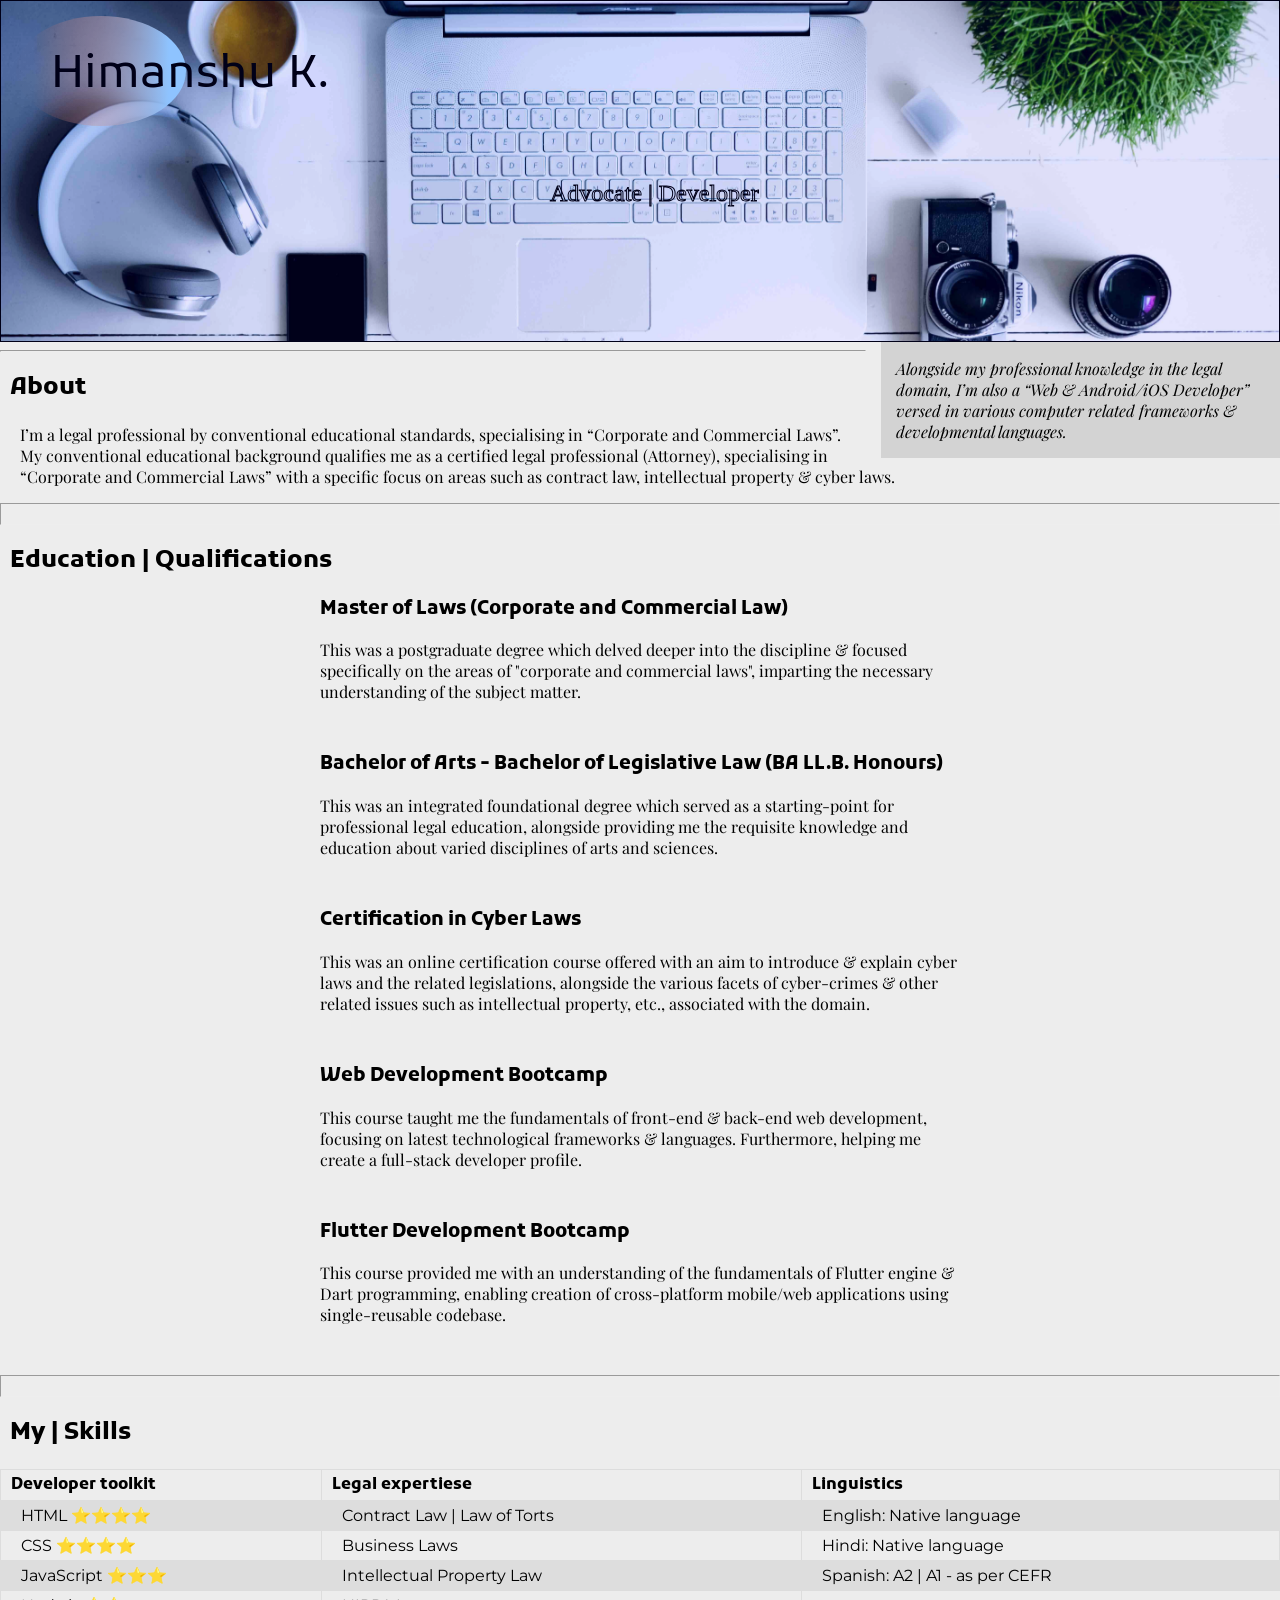
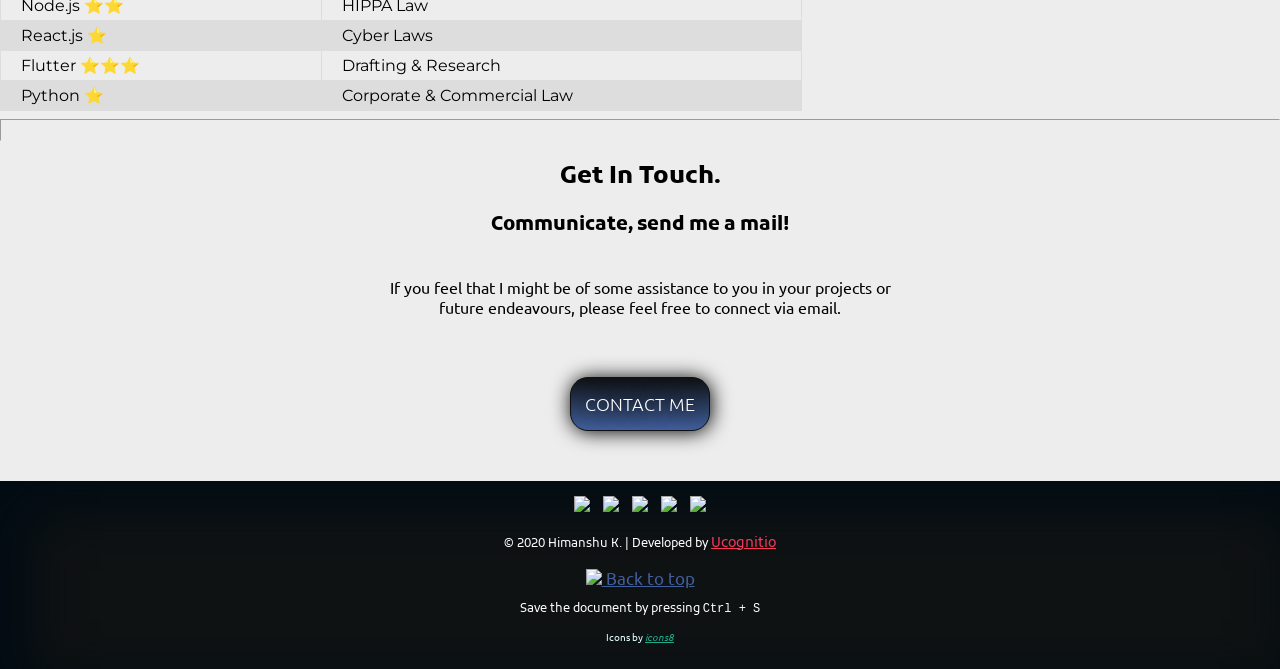
==== index.html @ 9422f5ea "Update index.html" ====
<!DOCTYPE html>
<html lang="en" dir="ltr">

<head>
  <!-- Text Encoding -->
  <meta charset="utf-8">
  <!-- Viewport -->
  <meta name="viewport" content="width=device-width, initial-scale=1.0">
  <!-- Search Engine Keywords -->
  <meta name="keywords" content="Resume, Online-resume, Developer, Advocate, Web bio, Bio">
  <!-- Description -->
  <meta name="description" content="Web bio/Online-resume.">
  <!-- Author -->
  <meta name="author" content="Ucognitio">
  <!-- Favicon -->
  <link rel="icon" href="images/favicon.ico">
  <!-- Title -->
  <title>Himanshu K.</title>
  <!-- Google Fonts -->
  <link href="https://fonts.googleapis.com/css2?family=Kufam:ital@0;1&family=Montserrat:ital,wght@0,400;1,100;1,200&family=Playfair+Display&family=Ubuntu&display=swap" rel="stylesheet">
  <!-- FontAwesome -->
  <script defer src="https://use.fontawesome.com/releases/v5.13.0/js/all.js"></script>
  <!-- External Stylesheet -->
  <link rel="stylesheet" href="styles.css">
  <style media="screen">
    .item-carousel-image {

      border-radius: 100%;

      border: 8px double #73AD21;
      padding: 10px;

      width: auto;
      height: auto;

    }
  </style>
</head>

<body>

  <!-- Section One -->
  <section>

    <div id="overlay-div" style="background-color:blue; important!;">

      <div>

        <div class="" id="image-div-box">

          <div class="header">
            <svg height="100%" width="100%" id="svg-logo">
              <defs>
                <linearGradient id="grad1" x1="0%" y1="0%" x2="100%" y2="0%">
                  <stop offset="10%" style="stop-color:rgb(255, 123, 66);stop-opacity:.01" />
                  <stop offset="90%" style="stop-color:rgb(158, 217, 255);stop-opacity:1" />
                </linearGradient>
              </defs>
              <ellipse cx="100" cy="70" rx="85" ry="55" fill="url(#grad1)" />
              <text fill="#000000" font-size="45" font-family="Kufam" x="50" y="86">Himanshu K.</text>
              Sorry, your browser does not support inline SVG.
            </svg>

            <a name="top"></a>
          </div>

          <figure class="image-canvas">
            <!-- <img id="figure-image" src="images/me.png" alt="Himanshu K." style="max-width:auto; opacity:.9" class="item-carousel-image"> -->

            <!-- <figcaption style="font-family: Playfair Display, serif;">Founder "ucognitio.com"</figcaption> -->
            <canvas id="myCanvas" width="auto" height="auto">
              Your browser does not support the HTML canvas tag.</canvas>

            <script>
              var c = document.getElementById("myCanvas");
              var ctx = c.getContext("2d");
              ctx.font = "24px Montserrat";
              ctx.strokeText("Advocate | Developer", 60, 30);
            </script>
          </figure>
        </div>

        <aside>
          <p>Alongside my professional knowledge in the legal domain, I’m also a “Web & Android/iOS Developer” versed in various computer related frameworks & developmental languages.</p>
        </aside>

      </div>

    </div>

    <hr>

    <div class="">
      <h1 class="" style="padding-left:10px">About</h1>
      <p class="content-para-tag">I’m a legal professional by conventional educational standards, specialising in “Corporate and Commercial Laws”. My conventional educational background qualifies me as a certified legal professional (Attorney),
        specialising in “Corporate
        and Commercial Laws” with a specific focus on areas such as contract law, intellectual property & cyber laws.</p>
    </div>

  </section>

  <hr style="padding-bottom: 20px">

  <!-- Section Two -->
  <section>

    <div class="profile">

      <h2 style="text-align:left; padding-left:10px">Education | Qualifications</h2>

      <div class="skill-row">

        <h3>Master of Laws (Corporate and Commercial Law)</h3>

        <p>This was a postgraduate degree which delved deeper into the discipline & focused specifically on the areas of "corporate and commercial laws", imparting the necessary understanding of the subject matter.</p>
        <i class="fas fa-university"></i>
      </div>

      <div class="skill-row">

        <h3>Bachelor of Arts - Bachelor of Legislative Law (BA LL.B. Honours)</h3>

        <p>This was an integrated foundational degree which served as a starting-point for professional legal education, alongside providing me the requisite knowledge and education about varied disciplines of arts and sciences.</p>
        <i class="fas fa-university"></i>
      </div>

      <div class="skill-row">

        <h3>Certification in Cyber Laws</h3>

        <p>This was an online certification course offered with an aim to introduce & explain cyber laws and the related legislations, alongside the various facets of cyber-crimes & other related issues such as intellectual property, etc., associated
          with the domain.</p>
        <i class="fas fa-laptop-code"></i>
      </div>
    </div>

    <div class="skill-row">

      <h3>Web Development Bootcamp</h3>

      <p>This course taught me the fundamentals of front-end & back-end web development, focusing on latest technological frameworks & languages. Furthermore, helping me create a full-stack developer profile.</p>
      <i class="fas fa-laptop-code"></i>
    </div>

    <div class="skill-row">

      <h3>Flutter Development Bootcamp</h3>

      <p>This course provided me with an understanding of the fundamentals of Flutter engine & Dart programming, enabling creation of cross-platform mobile/web applications using single-reusable codebase.</p>
      <i class="fas fa-laptop-code"></i>
    </div>

  </section>

  <hr style="padding-bottom: 20px">

  <!-- Section Three -->
  <section>
    <div class="">
      <table class="">
        <h2 style="text-align:left; padding-left:10px">My | Skills</h2>
        <tr>
          <th style="text-align: left; padding-left: 10px; font-family: 'Kufam', cursive">Developer toolkit</th>
          <th style="text-align: left; padding-left: 10px; font-family: 'Kufam', cursive">Legal expertiese</th>
          <th style="text-align: left; padding-left: 10px; font-family: 'Kufam', cursive">Linguistics</th>

        </tr>
        <tr>
          <td style="padding-left: 20px;font-family: 'Montserrat', sans-serif">HTML ⭐️⭐️⭐️⭐️ </td>
          <td style="padding-left: 20px;font-family: 'Montserrat', sans-serif">Contract Law | Law of Torts</td>
          <td style="padding-left: 20px;font-family: 'Montserrat', sans-serif">English: Native language
          </td>
        </tr>
        <tr>
          <td style="padding-left: 20px;font-family: 'Montserrat', sans-serif">CSS ⭐️⭐️⭐️⭐️</td>
          <td style="padding-left: 20px;font-family: 'Montserrat', sans-serif">Business Laws</td>
          <td style="padding-left: 20px;font-family: 'Montserrat', sans-serif">Hindi: Native language</td>
        </tr>
        <tr>
          <td style="padding-left: 20px;font-family: 'Montserrat', sans-serif">JavaScript ⭐️⭐️⭐️</td>
          <td style="padding-left: 20px;font-family: 'Montserrat', sans-serif">Intellectual Property Law</td>
          <td style="padding-left: 20px;font-family: 'Montserrat', sans-serif">Spanish: A2 | A1 - as per CEFR</td>
        </tr>
        <tr>
          <td style="padding-left: 20px;font-family: 'Montserrat', sans-serif">Node.js ⭐️⭐️</td>
          <td style="padding-left: 20px;font-family: 'Montserrat', sans-serif">HIPPA Law</td>
        </tr>
        <tr>
          <td style="padding-left: 20px;font-family: 'Montserrat', sans-serif">React.js ⭐️</td>
          <td style="padding-left: 20px;font-family: 'Montserrat', sans-serif">Cyber Laws</td>
        </tr>
        <tr>
          <td style="padding-left: 20px;font-family: 'Montserrat', sans-serif">Flutter ⭐️⭐️⭐️</td>
          <td style="padding-left: 20px;font-family: 'Montserrat', sans-serif">Drafting & Research
          </td>
        </tr>
        <tr>
          <td style="padding-left: 20px;font-family: 'Montserrat', sans-serif">Python ⭐️</td>
          <td style="padding-left: 20px;font-family: 'Montserrat', sans-serif">Corporate & Commercial Law</td>

        </tr>
      </table>

    </div>
  </section>

  <hr style="padding-bottom: 20px">

  <!-- Section Four -->
  <section>
    <div class="contact-me container-fluid" id="mailMe">
      <h2>Get In Touch.</h2>
      <h3>Communicate, send me a mail!</h3>
      <p class="contact-message" style="font-family: 'Ubuntu', sans-serif">If you feel that I might be of some assistance to you in your projects or future endeavours, please feel free to connect via email.</p>
      <a class="btn" href="mailto:tu.preguntas.me@gmail.com">CONTACT ME</a>
    </div>
  </section>

  <!-- Section Five -->
  <section>
    <footer>
      <div class="footer">

        <div class="">
          <a id="social-links" class="footer-link" href="#"><img style="max-width: 4rem;" src="https://img.icons8.com/plasticine/2x/domain.png" /></a>
          <a id="social-links" class="footer-link" href="#"><img style="max-width: 3rem;" src="https://img.icons8.com/dusk/2x/compare-git.png" /></a>
          <a id="social-links" class="footer-link" href="#"><img style="max-width: 3rem;" src="https://img.icons8.com/color/2x/e-learning.png" /></a>
          <a id="social-links" class="footer-link" href="#"><img style="max-width: 3rem;" src="https://img.icons8.com/color/48/000000/medium-logo.png" /></a>
          <a id="social-links" class="footer-link" href="#"><img style="max-width: 3rem;" src="https://img.icons8.com/color/2x/stackoverflow.png" /></a>

          <p style="font-size: 14px; font-family: 'Kufam', cursive;"><sub>&copy; 2020 Himanshu K.</sub><sub> | </sub><sub>Developed by <a style="color: #f73859; font-size: 14px; font-family: 'Kufam', cursive;" id="dev-attribution"
                href="https://www.ucognitio.com">Ucognitio</a></sub>
          </p>

          <a href="#top" style="color: #415f9d; font-size: 17px; font-family: 'Ubuntu', sans-serif;"> <span><img style="max-width: 3%;" src="https://img.icons8.com/plasticine/100/000000/left-up2.png" /></span> Back to top</a>
          <p style="font-family: 'Kufam', cursive;">Save the document by pressing <kbd>Ctrl + S</kbd></p>

          <p style="font-size: 10px; font-family: 'Ubuntu', sans-serif; color: #e3fdfd;" id="social-link-attribution">Icons by <span id="span-social-link-attribution"> <a style="color: #1fab89;" href="https://icons8.com/"><i>icons8</i></a></span></p>

        </div>

    </footer>
  </section>

</body>

</html>
---- styles.css ----
body {
  background-color: #ededed;
  margin: 0;
}

h1, h2, h3, h4, h5, h6 {
  font-family: 'Kufam', cursive;
}

p {
  font-family: 'Playfair Display', serif;
}

/* Section One */
#image-div-box {
  background-image: url("images/home_background.jpg");
  background-size: cover;
  background-repeat: no-repeat;
  background-position: center;
  border: 1px solid black;
  opacity: .9;
}

.image-canvas {
  text-align: center;
}

#figure-image {
  text-align: center;
}

aside {
  width: 30%;
  padding-left: 15px;
  margin-left: 15px;
  float: right;
  font-style: italic;
  background-color: lightgray;
}

.content-para-tag {
  padding: 0 40px 0 20px;
}

/* Section Two */
.profile {
  text-align: justify;
}

.skill-row {
  width: 50%;
  margin: 20px auto 50px auto;
  text-align: left;
}

/* Section Three */
table {
  font-family: arial, sans-serif;
  border-collapse: collapse;
  width: 100%;
}

td, th {
  border: 1px solid #dddddd;
  text-align: left;
  padding: 5px;
}

tr:nth-child(even) {
  background-color: #dddddd;
}

/* Section Four */
#mailMe {
  padding-bottom: 50px;
  text-align: center;
}

.contact-message {
  width: 40%;
  margin: 40px auto 60px;
}

.btn {
  background: #383e56;
  background-image: -webkit-linear-gradient(top, #0f1213, #3a4750);
  background-image: -moz-linear-gradient(top, #0f1213, #3a4750);
  background-image: -ms-linear-gradient(top, #0f1213, #3a4750);
  background-image: -o-linear-gradient(top, #0f1213, #3a4750);
  background-image: linear-gradient(to bottom, #0f1213, #415f9d);
  -webkit-border-radius: 16px;
  -moz-border-radius: 16px;
  border-radius: 18px;
  color: #FFFFFF;
  font-family: 'Ubuntu', sans-serif;
  font-size: 18px;
  font-weight: 100;
  padding: 14px;
  box-shadow: 1px 1px 20px 0 #000000;
  -webkit-box-shadow: 1px 1px 20px 0 #000000;
  -moz-box-shadow: 1px 1px 20px 0 #000000;
  text-shadow: 1px 1px 20px #000000;
  border: solid #0f1213 1px;
  text-decoration: none;
  display: inline-block;
  cursor: pointer;
  text-align: center;
}

.btn:hover {
  border: solid #0f1213 1px;
  background: #383e56;
  background-image: -webkit-linear-gradient(top, #0f1213, #415f9d);
  background-image: -moz-linear-gradient(top, #0f1213, #415f9d);
  background-image: -ms-linear-gradient(top, #0f1213, #383e56);
  background-image: -o-linear-gradient(top, #0f1213, #415f9d);
  background-image: linear-gradient(to bottom, #0f1213, #383e56);
  -webkit-border-radius: 20px;
  -moz-border-radius: 20px;
  border-radius: 20px;
  text-decoration: none;
}

/* Section Five */
.footer {
  background-color: #0f1213;
  color: #ffffff;
  text-align: center;
  font-size: 12px;
  padding: 15px;
  box-shadow: 20px 20px 50px 10px #020c13 inset;
}

#social-links {
  margin: 0 5px 0 5px;
}

#span-social-link-attribution:hover {
  text-decoration: underline;
  text-shadow: 0 0 3px #3a4750, 0 0 5px red;
  font-size: 15px;
}
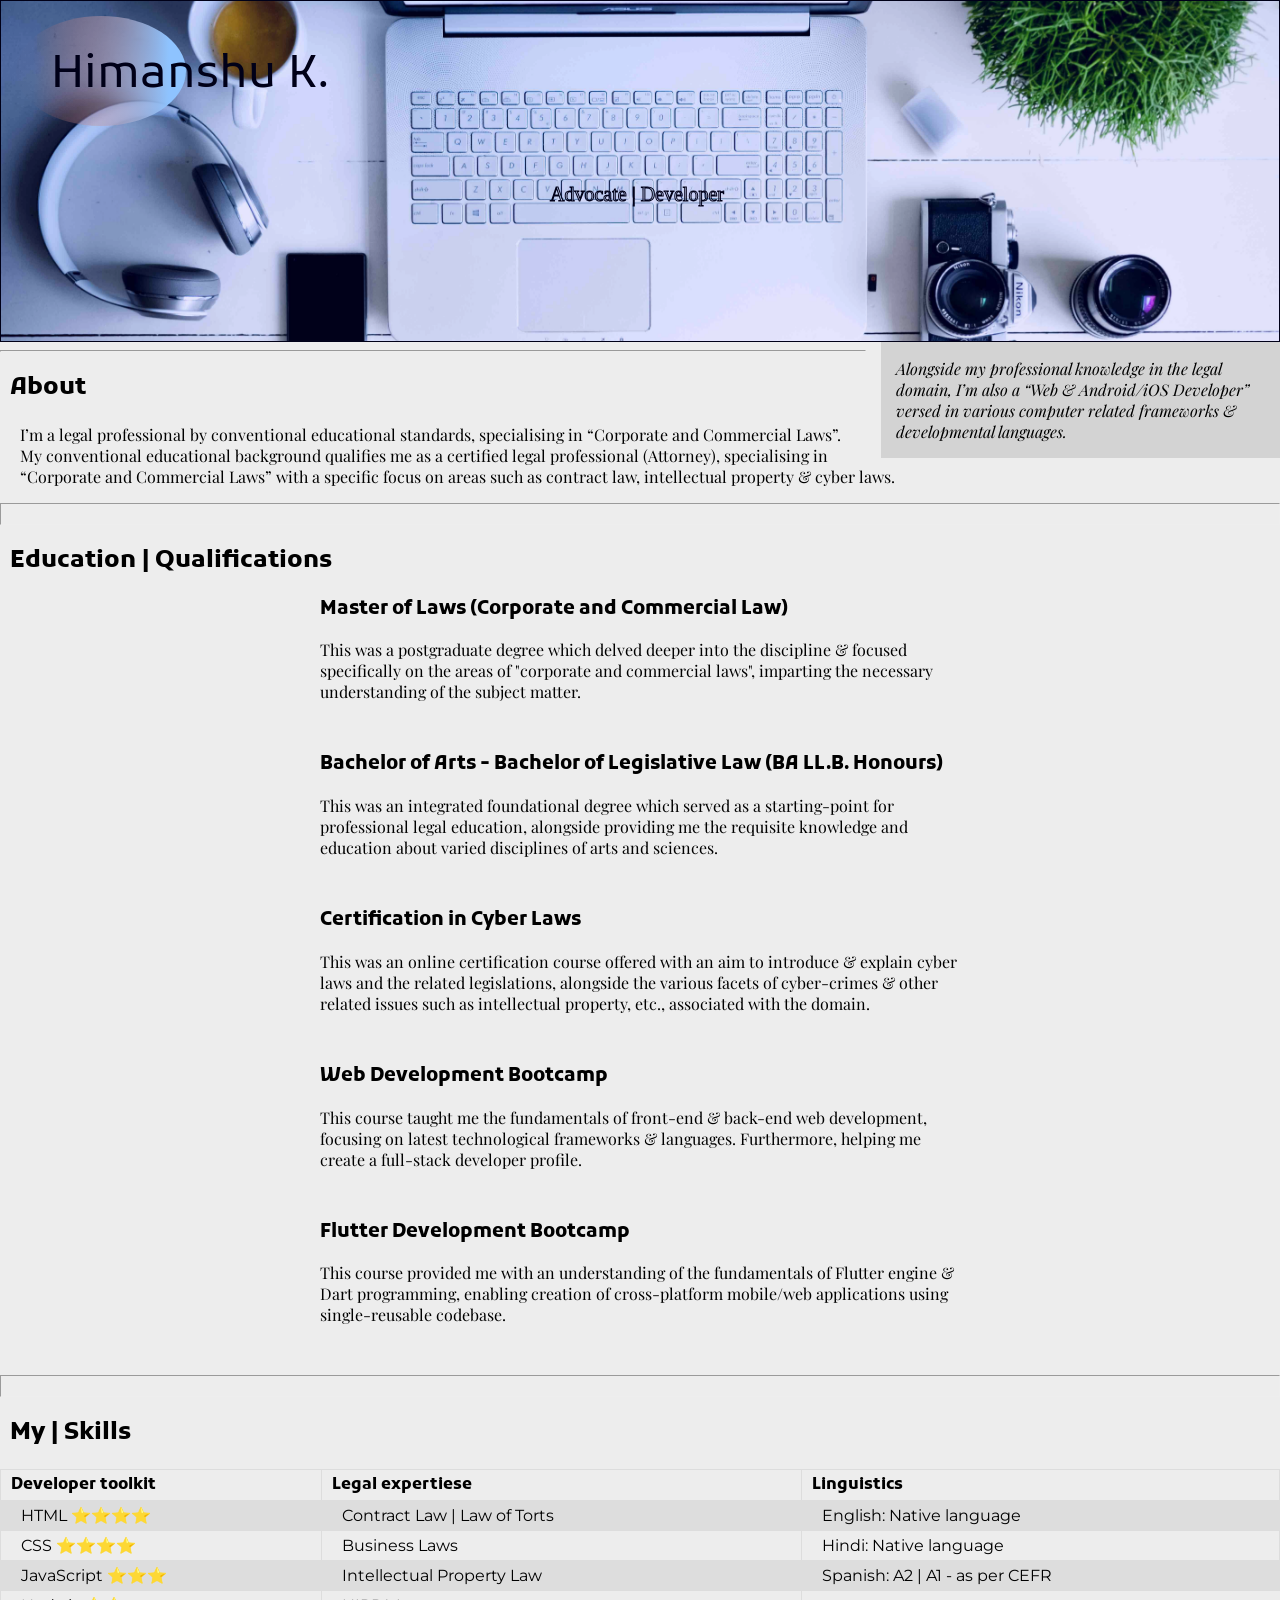
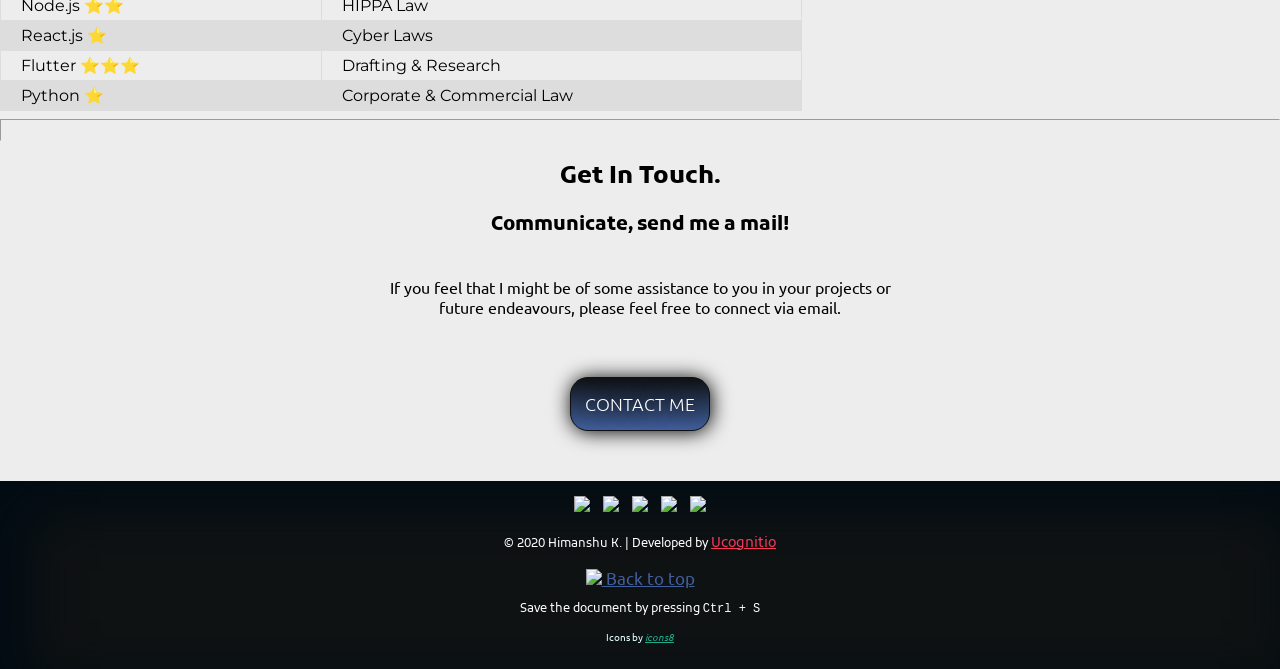
==== commit 44521b31: "Update index.html" ====
--- a/index.html
+++ b/index.html
@@ -74,7 +74,7 @@
             <script>
               var c = document.getElementById("myCanvas");
               var ctx = c.getContext("2d");
-              ctx.font = "24px Montserrat";
+              ctx.font = "20px Montserrat";
               ctx.strokeText("Advocate | Developer", 60, 30);
             </script>
           </figure>
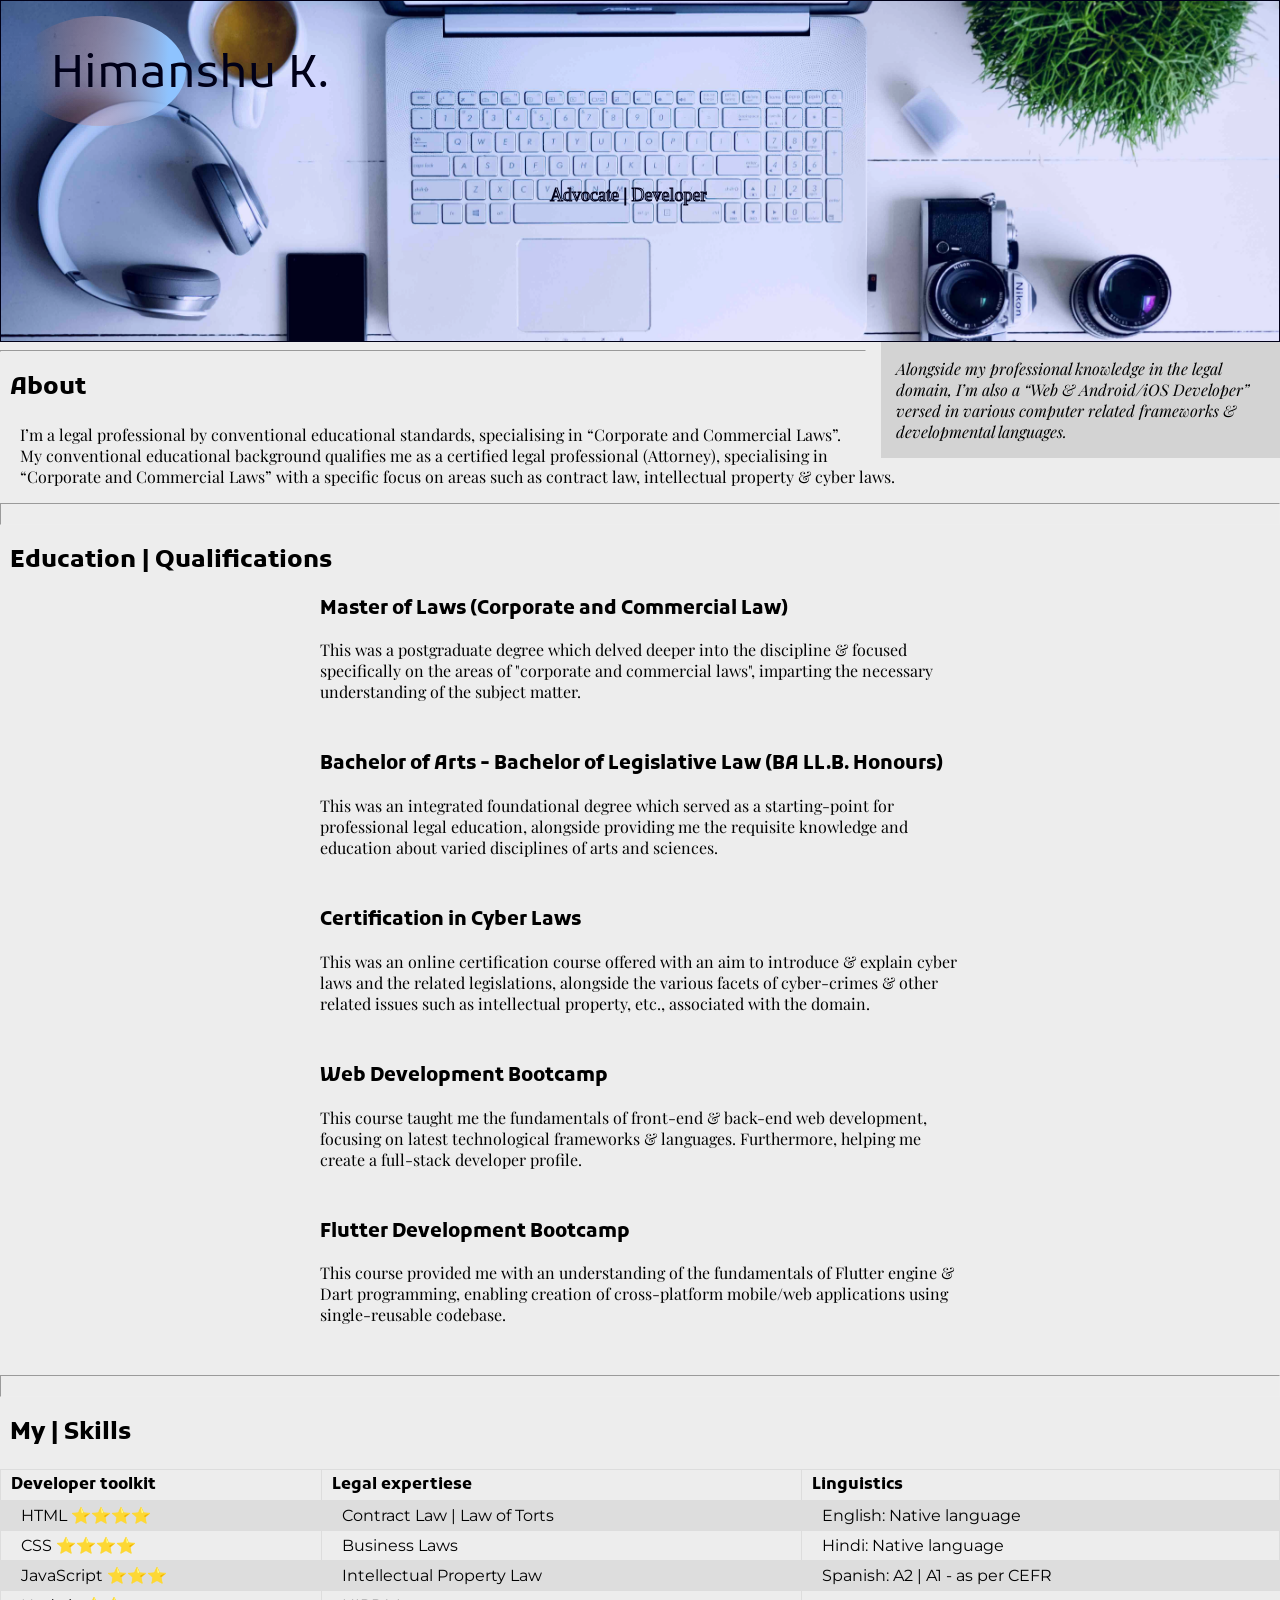
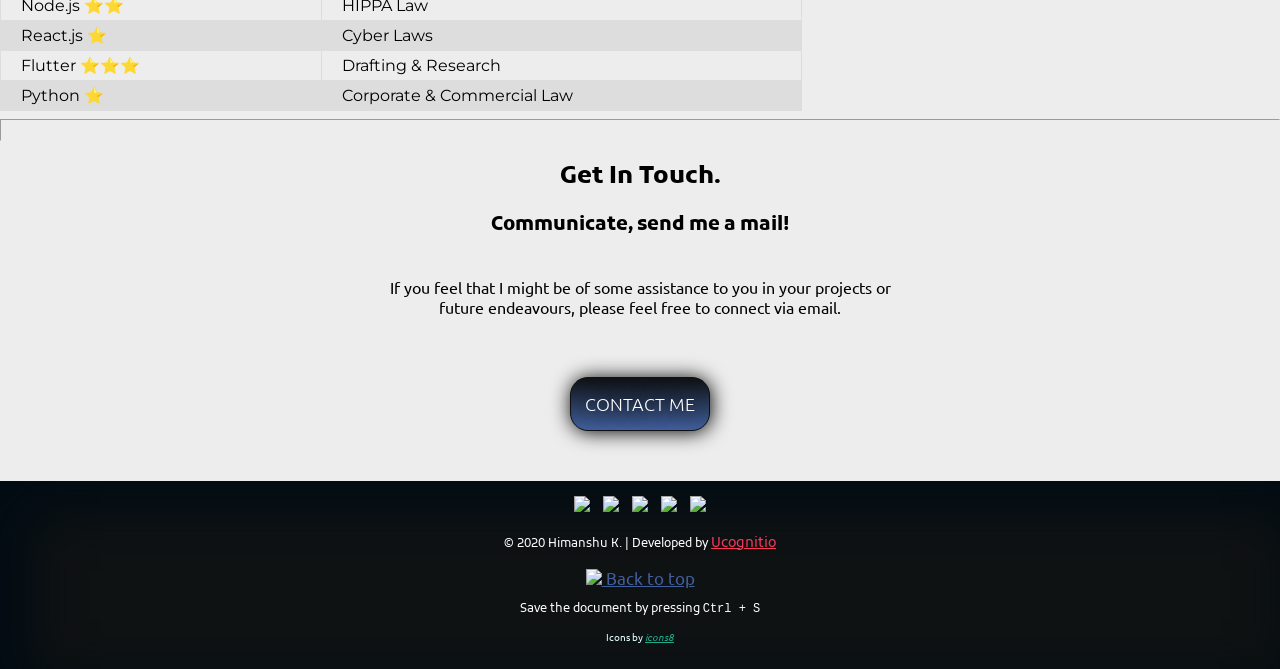
==== commit 785831f3: "Update index.html" ====
--- a/index.html
+++ b/index.html
@@ -74,7 +74,7 @@
             <script>
               var c = document.getElementById("myCanvas");
               var ctx = c.getContext("2d");
-              ctx.font = "20px Montserrat";
+              ctx.font = "18px Montserrat";
               ctx.strokeText("Advocate | Developer", 60, 30);
             </script>
           </figure>
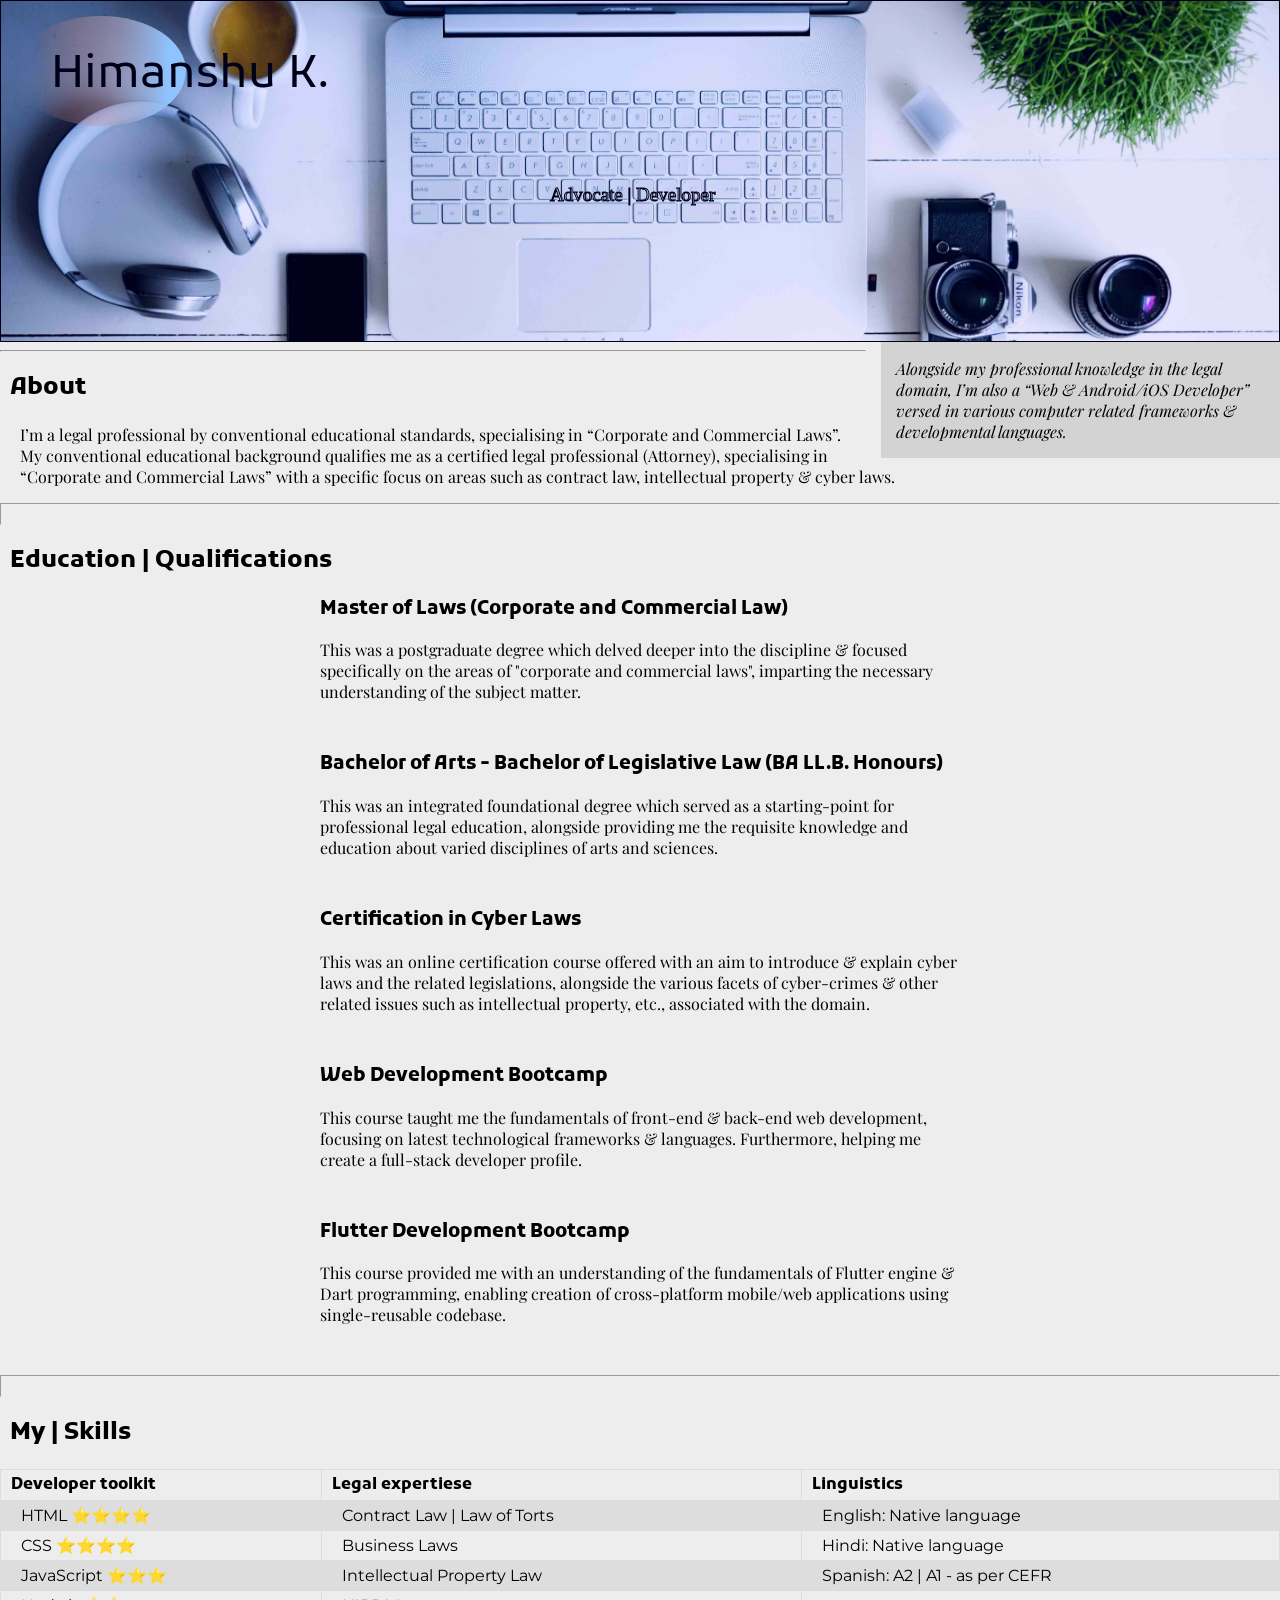
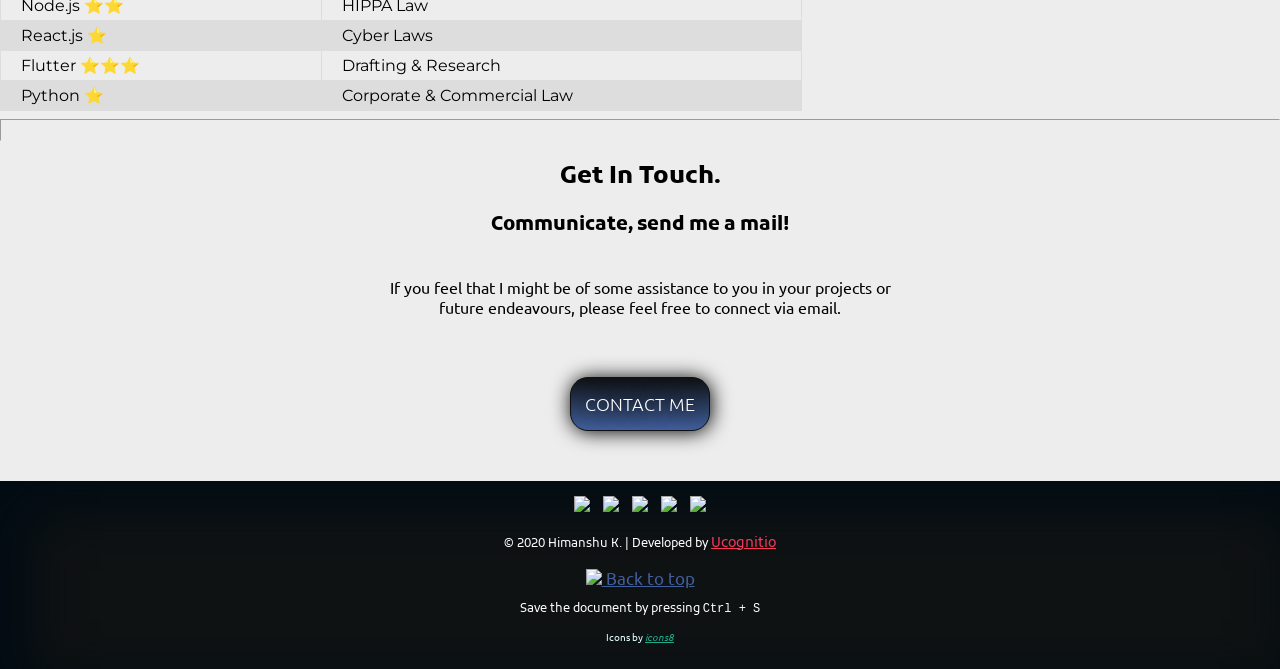
==== commit 22358dab: "Update index.html" ====
--- a/index.html
+++ b/index.html
@@ -74,7 +74,7 @@
             <script>
               var c = document.getElementById("myCanvas");
               var ctx = c.getContext("2d");
-              ctx.font = "18px Montserrat";
+              ctx.font = "19px Montserrat";
               ctx.strokeText("Advocate | Developer", 60, 30);
             </script>
           </figure>
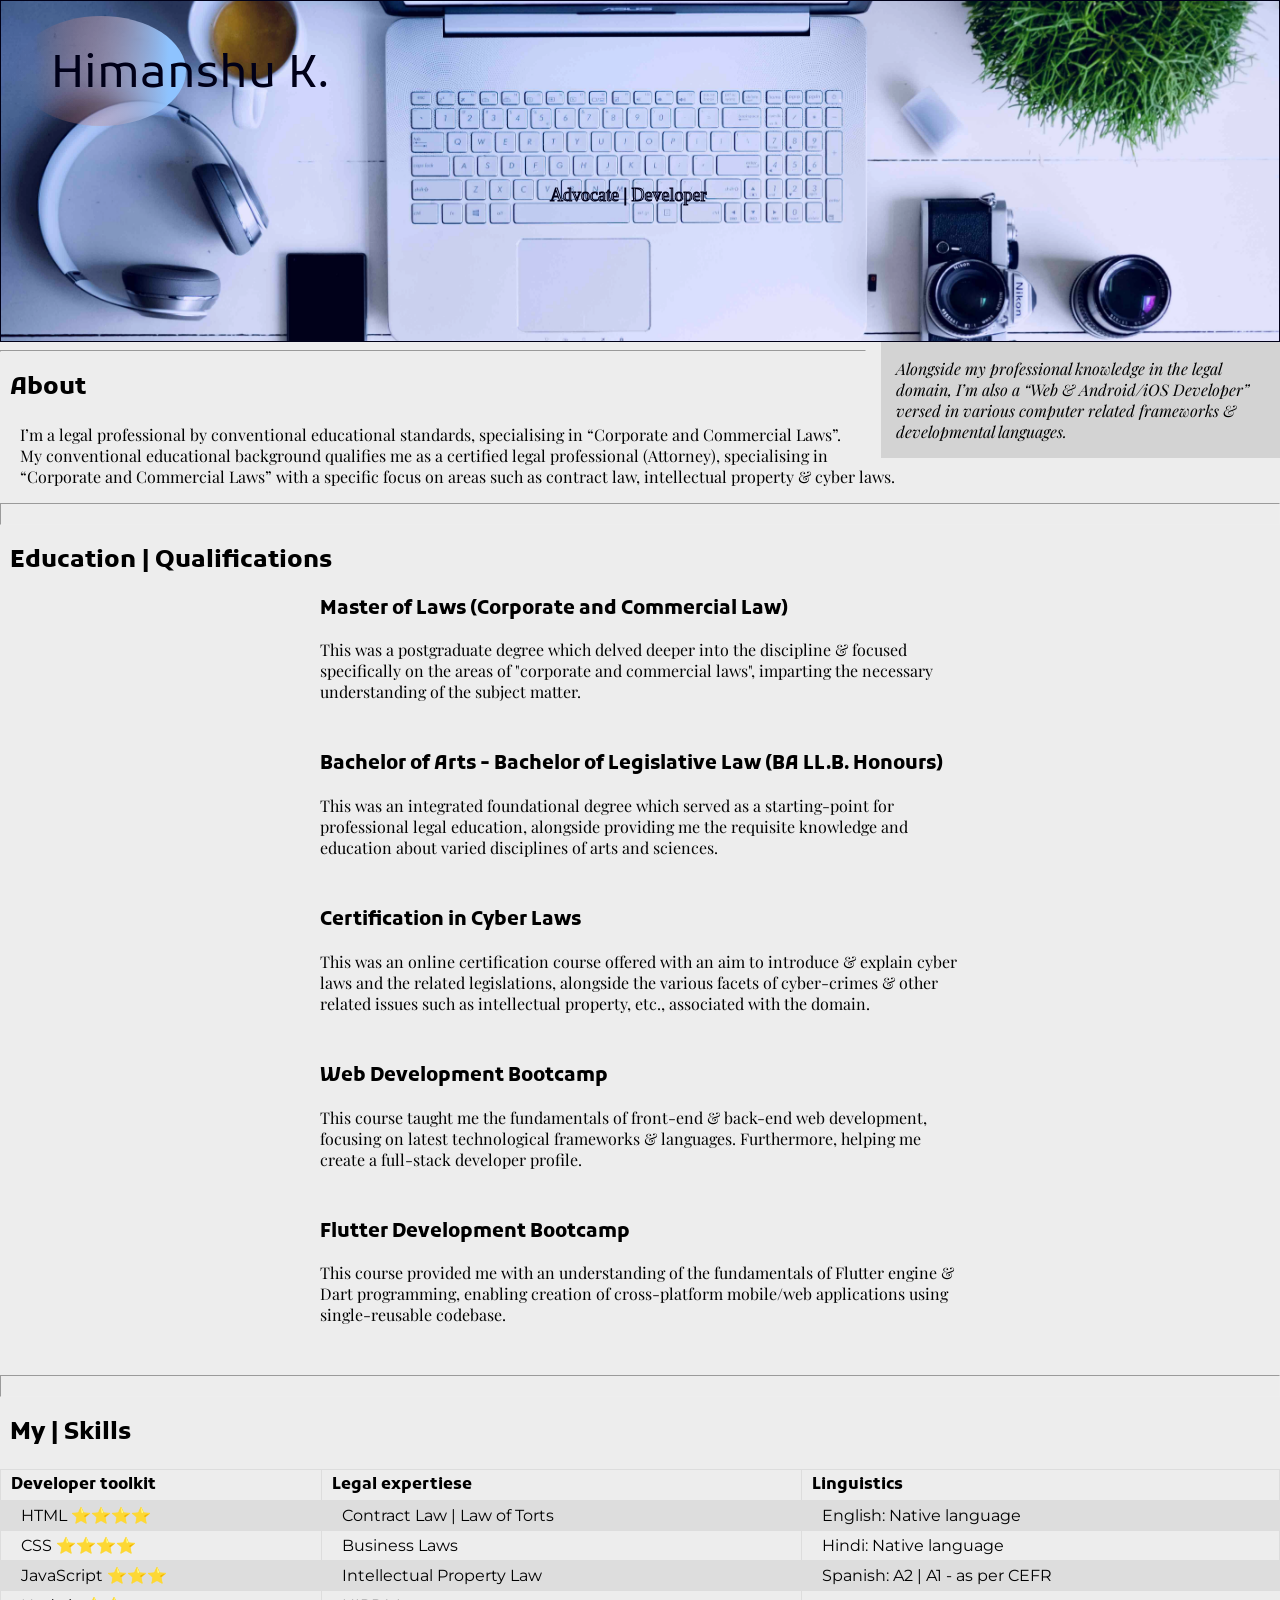
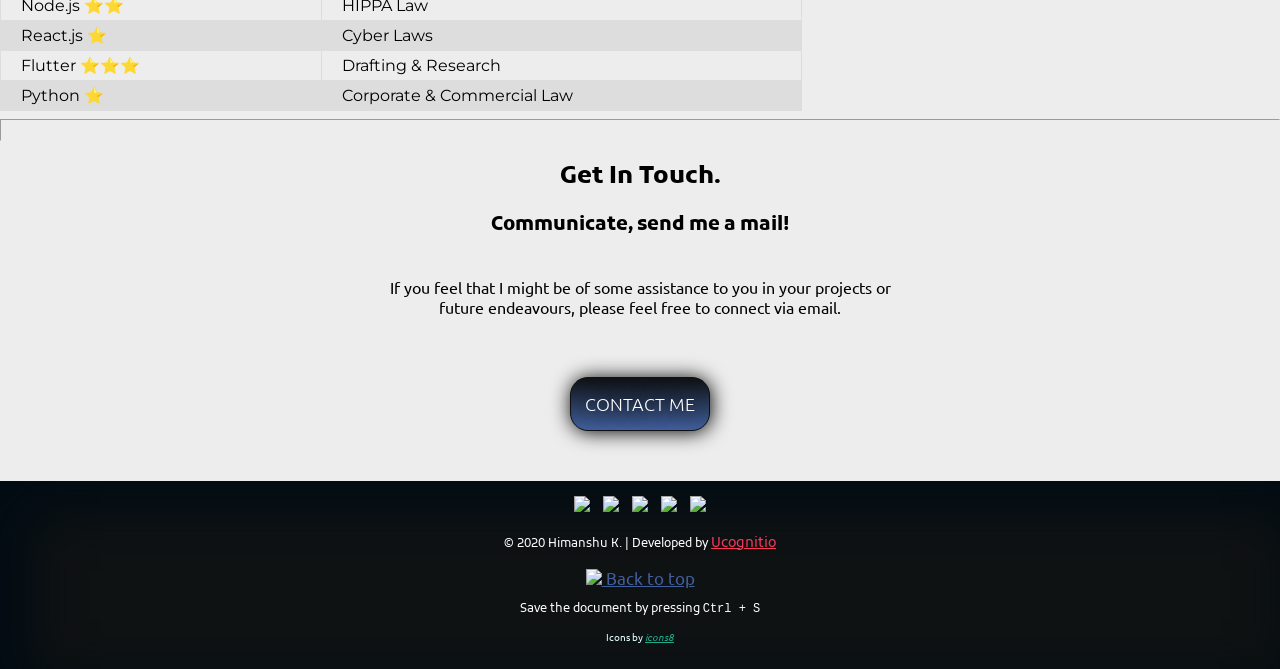
==== commit 519619f7: "Update index.html Re-configured canvas-width & font-size for responsiveness." ====
--- a/index.html
+++ b/index.html
@@ -74,7 +74,7 @@
             <script>
               var c = document.getElementById("myCanvas");
               var ctx = c.getContext("2d");
-              ctx.font = "19px Montserrat";
+              ctx.font = "18px Montserrat";
               ctx.strokeText("Advocate | Developer", 60, 30);
             </script>
           </figure>
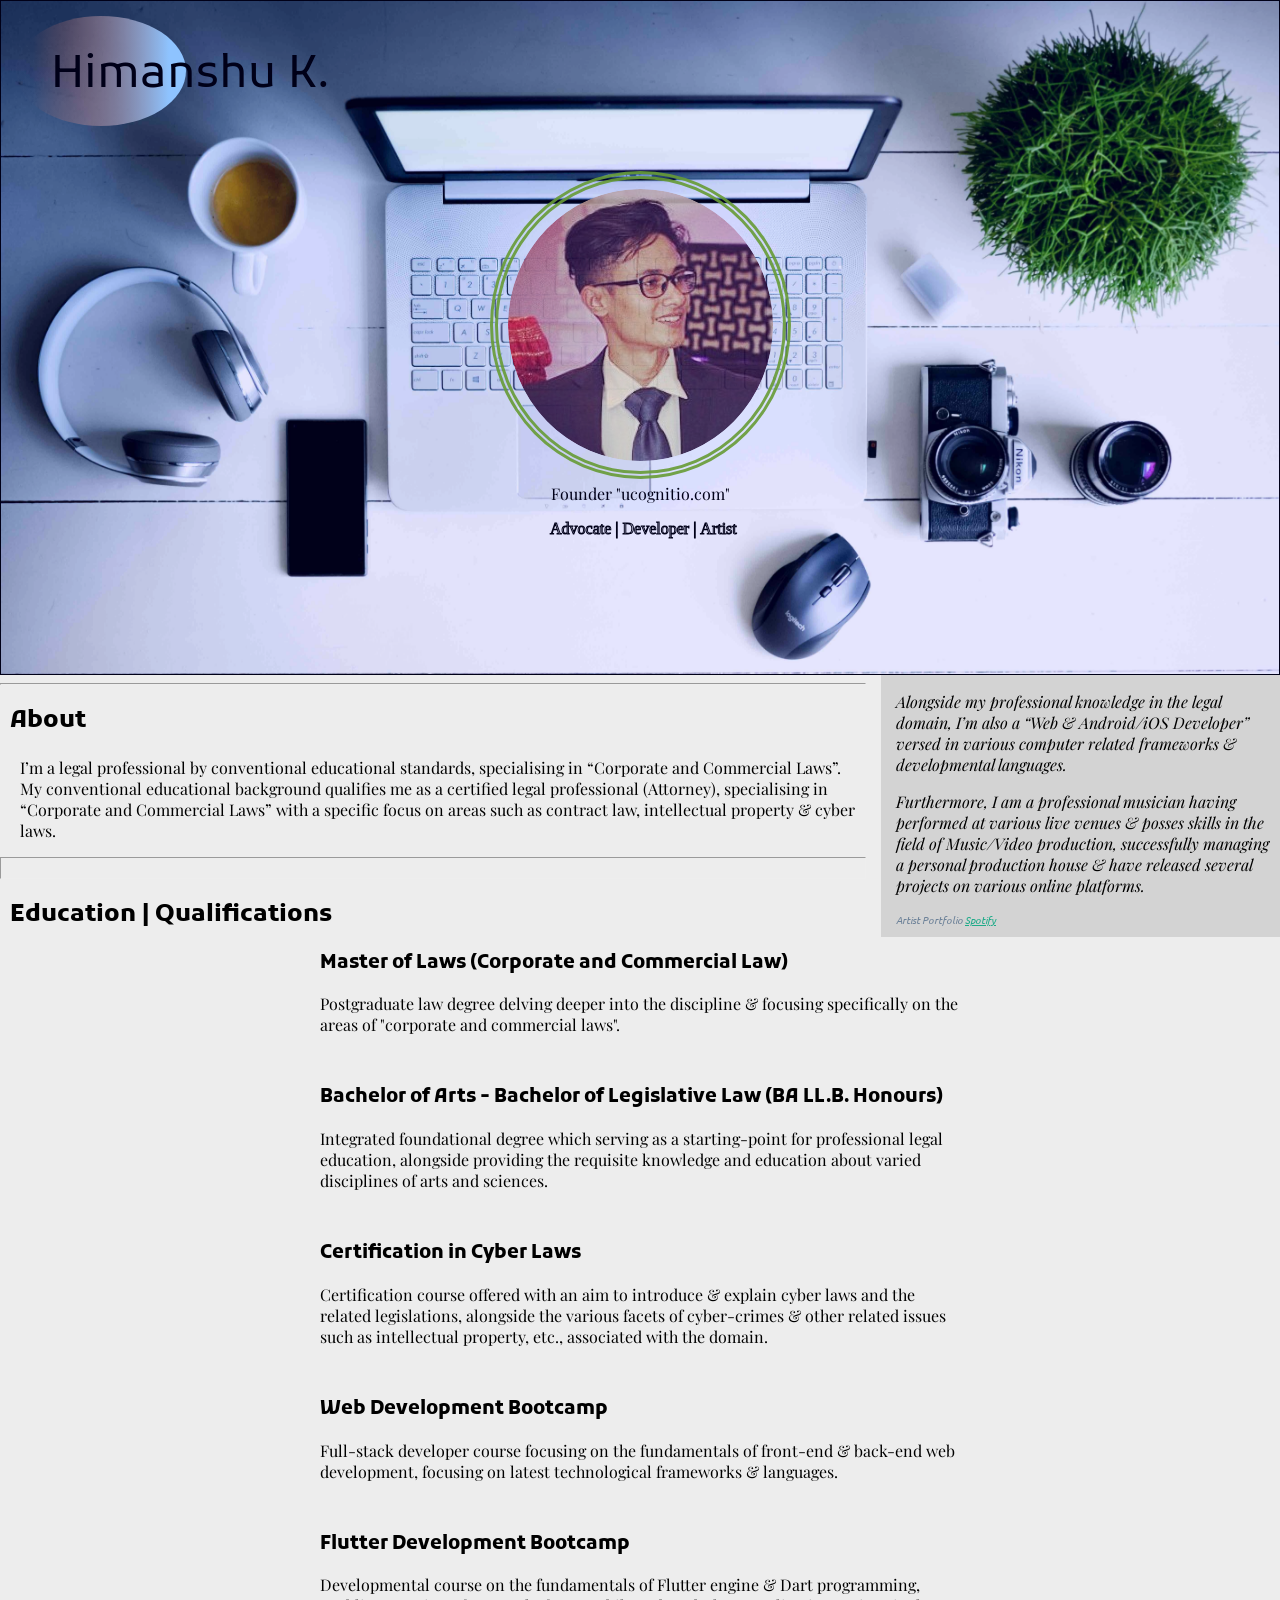
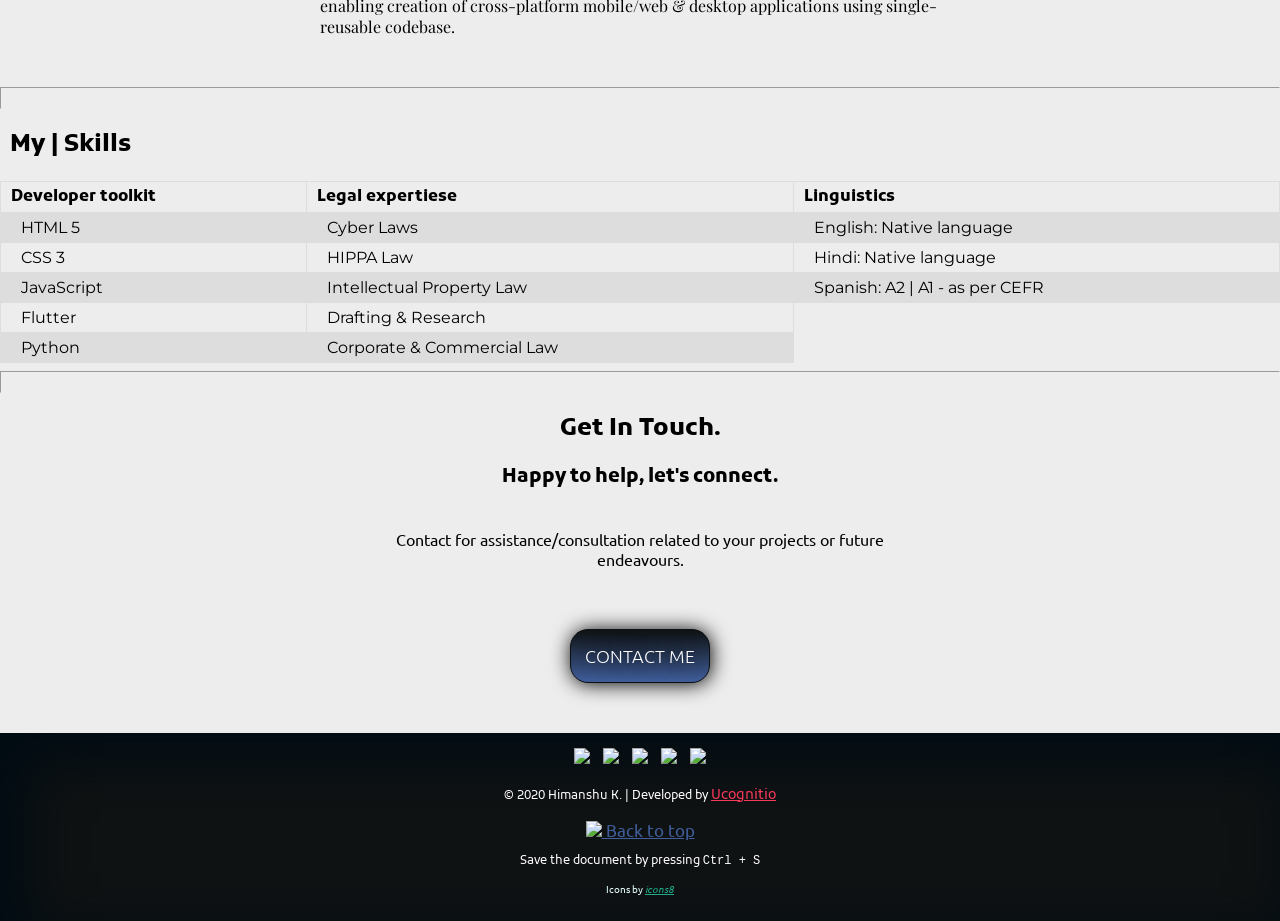
==== commit 6164ac88: "updated-index.html + added profile picture" ====
--- a/index.html
+++ b/index.html
@@ -7,7 +7,7 @@
   <!-- Viewport -->
   <meta name="viewport" content="width=device-width, initial-scale=1.0">
   <!-- Search Engine Keywords -->
-  <meta name="keywords" content="Resume, Online-resume, Developer, Advocate, Web bio, Bio">
+  <meta name="keywords" content="Resume, Online-resume, Developer, Advocate, Web bio, Bio, Attorney, Himanshu, Himanshu K, Himanshu Kumar, Kumar, Intellectual Property Law, Cyber Law, Drafting, Developer, Development, Mobile, App, Android, iOS">
   <!-- Description -->
   <meta name="description" content="Web bio/Online-resume.">
   <!-- Author -->
@@ -65,23 +65,31 @@
           </div>
 
           <figure class="image-canvas">
-            <!-- <img id="figure-image" src="images/me.png" alt="Himanshu K." style="max-width:auto; opacity:.9" class="item-carousel-image"> -->
-
-            <!-- <figcaption style="font-family: Playfair Display, serif;">Founder "ucognitio.com"</figcaption> -->
+            <img id="figure-image" src="images/me.png" alt="Himanshu K." style="max-width:auto; opacity:.9" class="item-carousel-image">
+
+            <figcaption style="font-family: Playfair Display, serif;">Founder "ucognitio.com"</figcaption>
             <canvas id="myCanvas" width="auto" height="auto">
               Your browser does not support the HTML canvas tag.</canvas>
 
             <script>
               var c = document.getElementById("myCanvas");
               var ctx = c.getContext("2d");
-              ctx.font = "18px Montserrat";
-              ctx.strokeText("Advocate | Developer", 60, 30);
+              ctx.font = "16px Montserrat";
+              ctx.strokeText("Advocate | Developer | Artist", 60, 30);
             </script>
           </figure>
         </div>
 
         <aside>
           <p>Alongside my professional knowledge in the legal domain, I’m also a “Web & Android/iOS Developer” versed in various computer related frameworks & developmental languages.</p>
+
+          <p>Furthermore, I am a professional musician having performed at various live venues & posses skills in the field of Music/Video production, successfully managing a personal production house & have released several projects on various
+            online platforms.
+          </p>
+
+          <p style="font-size: 10px; font-family: 'Ubuntu', sans-serif; color: #6D8299;" id="social-link-attribution">Artist Portfolio <span id="span-social-link-attribution"> <a style="color: #1fab89;"
+                href="https://open.spotify.com/artist/1CQElRzeVOD83SUnULfX4p?si=BDtuF16rRWK4ChyLU2wp0w"><i>Spotify</i></a></span></p>
+
         </aside>
 
       </div>
@@ -93,8 +101,7 @@
     <div class="">
       <h1 class="" style="padding-left:10px">About</h1>
       <p class="content-para-tag">I’m a legal professional by conventional educational standards, specialising in “Corporate and Commercial Laws”. My conventional educational background qualifies me as a certified legal professional (Attorney),
-        specialising in “Corporate
-        and Commercial Laws” with a specific focus on areas such as contract law, intellectual property & cyber laws.</p>
+        specialising in “Corporate and Commercial Laws” with a specific focus on areas such as contract law, intellectual property & cyber laws.</p>
     </div>
 
   </section>
@@ -112,7 +119,7 @@
 
         <h3>Master of Laws (Corporate and Commercial Law)</h3>
 
-        <p>This was a postgraduate degree which delved deeper into the discipline & focused specifically on the areas of "corporate and commercial laws", imparting the necessary understanding of the subject matter.</p>
+        <p>Postgraduate law degree delving deeper into the discipline & focusing specifically on the areas of "corporate and commercial laws".</p>
         <i class="fas fa-university"></i>
       </div>
 
@@ -120,7 +127,7 @@
 
         <h3>Bachelor of Arts - Bachelor of Legislative Law (BA LL.B. Honours)</h3>
 
-        <p>This was an integrated foundational degree which served as a starting-point for professional legal education, alongside providing me the requisite knowledge and education about varied disciplines of arts and sciences.</p>
+        <p>Integrated foundational degree which serving as a starting-point for professional legal education, alongside providing the requisite knowledge and education about varied disciplines of arts and sciences.</p>
         <i class="fas fa-university"></i>
       </div>
 
@@ -128,7 +135,7 @@
 
         <h3>Certification in Cyber Laws</h3>
 
-        <p>This was an online certification course offered with an aim to introduce & explain cyber laws and the related legislations, alongside the various facets of cyber-crimes & other related issues such as intellectual property, etc., associated
+        <p>Certification course offered with an aim to introduce & explain cyber laws and the related legislations, alongside the various facets of cyber-crimes & other related issues such as intellectual property, etc., associated
           with the domain.</p>
         <i class="fas fa-laptop-code"></i>
       </div>
@@ -138,7 +145,7 @@
 
       <h3>Web Development Bootcamp</h3>
 
-      <p>This course taught me the fundamentals of front-end & back-end web development, focusing on latest technological frameworks & languages. Furthermore, helping me create a full-stack developer profile.</p>
+      <p>Full-stack developer course focusing on the fundamentals of front-end & back-end web development, focusing on latest technological frameworks & languages.</p>
       <i class="fas fa-laptop-code"></i>
     </div>
 
@@ -146,7 +153,7 @@
 
       <h3>Flutter Development Bootcamp</h3>
 
-      <p>This course provided me with an understanding of the fundamentals of Flutter engine & Dart programming, enabling creation of cross-platform mobile/web applications using single-reusable codebase.</p>
+      <p>Developmental course on the fundamentals of Flutter engine & Dart programming, enabling creation of cross-platform mobile/web & desktop applications using single-reusable codebase.</p>
       <i class="fas fa-laptop-code"></i>
     </div>
 
@@ -166,36 +173,41 @@
 
         </tr>
         <tr>
-          <td style="padding-left: 20px;font-family: 'Montserrat', sans-serif">HTML ⭐️⭐️⭐️⭐️ </td>
-          <td style="padding-left: 20px;font-family: 'Montserrat', sans-serif">Contract Law | Law of Torts</td>
+          <!-- <td style="padding-left: 20px;font-family: 'Montserrat', sans-serif">HTML ⭐️⭐️⭐️⭐️ </td> -->
+          <td style="padding-left: 20px;font-family: 'Montserrat', sans-serif">HTML 5</td>
+          <td style="padding-left: 20px;font-family: 'Montserrat', sans-serif">Cyber Laws</td>
           <td style="padding-left: 20px;font-family: 'Montserrat', sans-serif">English: Native language
           </td>
         </tr>
         <tr>
-          <td style="padding-left: 20px;font-family: 'Montserrat', sans-serif">CSS ⭐️⭐️⭐️⭐️</td>
-          <td style="padding-left: 20px;font-family: 'Montserrat', sans-serif">Business Laws</td>
+          <!-- <td style="padding-left: 20px;font-family: 'Montserrat', sans-serif">CSS ⭐️⭐️⭐️⭐️</td> -->
+          <td style="padding-left: 20px;font-family: 'Montserrat', sans-serif">CSS 3</td>
+          <td style="padding-left: 20px;font-family: 'Montserrat', sans-serif">HIPPA Law</td>
           <td style="padding-left: 20px;font-family: 'Montserrat', sans-serif">Hindi: Native language</td>
         </tr>
         <tr>
-          <td style="padding-left: 20px;font-family: 'Montserrat', sans-serif">JavaScript ⭐️⭐️⭐️</td>
+          <!-- <td style="padding-left: 20px;font-family: 'Montserrat', sans-serif">JavaScript ⭐️⭐️⭐️</td> -->
+          <td style="padding-left: 20px;font-family: 'Montserrat', sans-serif">JavaScript</td>
           <td style="padding-left: 20px;font-family: 'Montserrat', sans-serif">Intellectual Property Law</td>
           <td style="padding-left: 20px;font-family: 'Montserrat', sans-serif">Spanish: A2 | A1 - as per CEFR</td>
         </tr>
-        <tr>
+        <!-- <tr>
           <td style="padding-left: 20px;font-family: 'Montserrat', sans-serif">Node.js ⭐️⭐️</td>
-          <td style="padding-left: 20px;font-family: 'Montserrat', sans-serif">HIPPA Law</td>
+          <td style="padding-left: 20px;font-family: 'Montserrat', sans-serif">Business Laws</td>
         </tr>
         <tr>
           <td style="padding-left: 20px;font-family: 'Montserrat', sans-serif">React.js ⭐️</td>
-          <td style="padding-left: 20px;font-family: 'Montserrat', sans-serif">Cyber Laws</td>
-        </tr>
-        <tr>
-          <td style="padding-left: 20px;font-family: 'Montserrat', sans-serif">Flutter ⭐️⭐️⭐️</td>
+          <td style="padding-left: 20px;font-family: 'Montserrat', sans-serif">Contract Law | Law of Torts</td>
+        </tr> -->
+        <tr>
+          <!-- <td style="padding-left: 20px;font-family: 'Montserrat', sans-serif">Flutter ⭐️⭐️⭐️</td> -->
+          <td style="padding-left: 20px;font-family: 'Montserrat', sans-serif">Flutter</td>
           <td style="padding-left: 20px;font-family: 'Montserrat', sans-serif">Drafting & Research
           </td>
         </tr>
         <tr>
-          <td style="padding-left: 20px;font-family: 'Montserrat', sans-serif">Python ⭐️</td>
+          <!-- <td style="padding-left: 20px;font-family: 'Montserrat', sans-serif">Python ⭐️</td> -->
+          <td style="padding-left: 20px;font-family: 'Montserrat', sans-serif">Python</td>
           <td style="padding-left: 20px;font-family: 'Montserrat', sans-serif">Corporate & Commercial Law</td>
 
         </tr>
@@ -210,8 +222,10 @@
   <section>
     <div class="contact-me container-fluid" id="mailMe">
       <h2>Get In Touch.</h2>
-      <h3>Communicate, send me a mail!</h3>
-      <p class="contact-message" style="font-family: 'Ubuntu', sans-serif">If you feel that I might be of some assistance to you in your projects or future endeavours, please feel free to connect via email.</p>
+      <!-- <h3>Communicate, send me a mail!</h3> -->
+      <h3>Happy to help, let's connect.</h3>
+      <!-- <p class="contact-message" style="font-family: 'Ubuntu', sans-serif">If you feel that I might be of some assistance to you in your projects or future endeavours, please feel free to connect via email.</p> -->
+      <p class="contact-message" style="font-family: 'Ubuntu', sans-serif">Contact for assistance/consultation related to your projects or future endeavours.</p>
       <a class="btn" href="mailto:tu.preguntas.me@gmail.com">CONTACT ME</a>
     </div>
   </section>
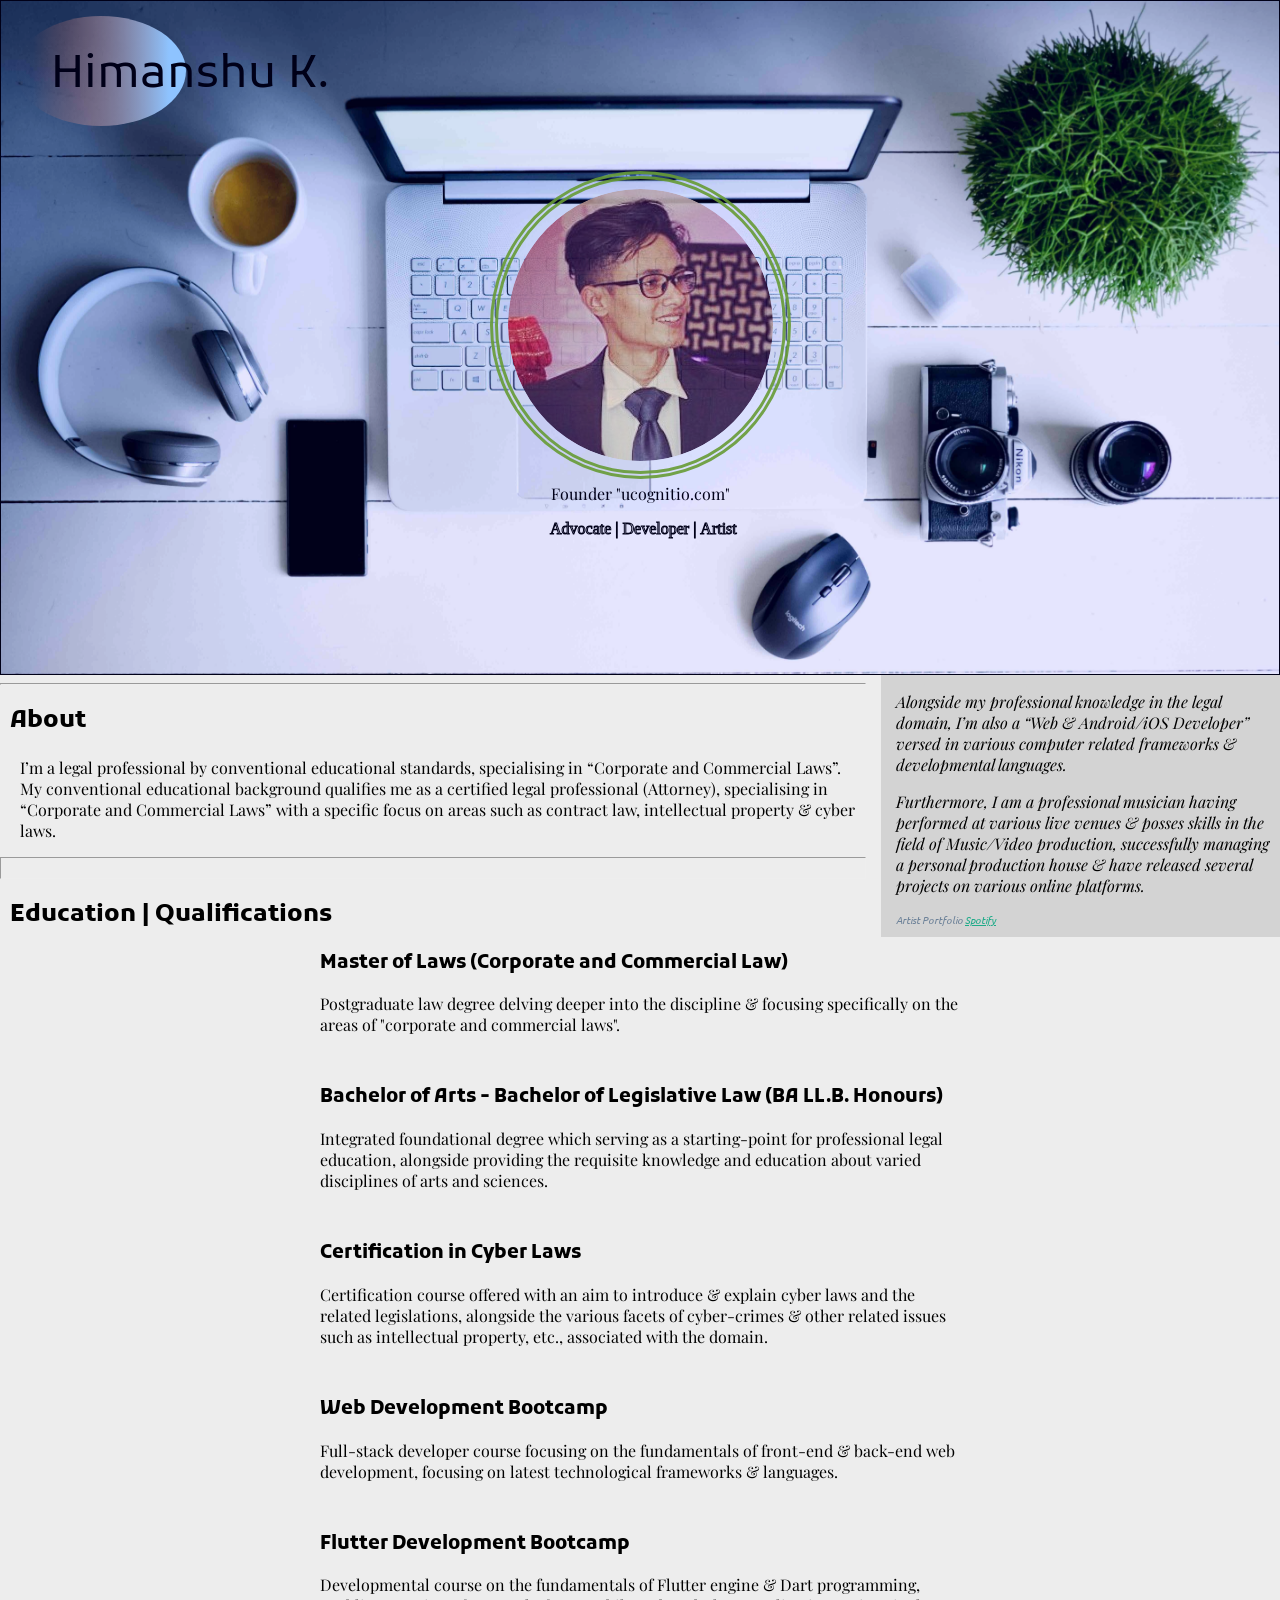
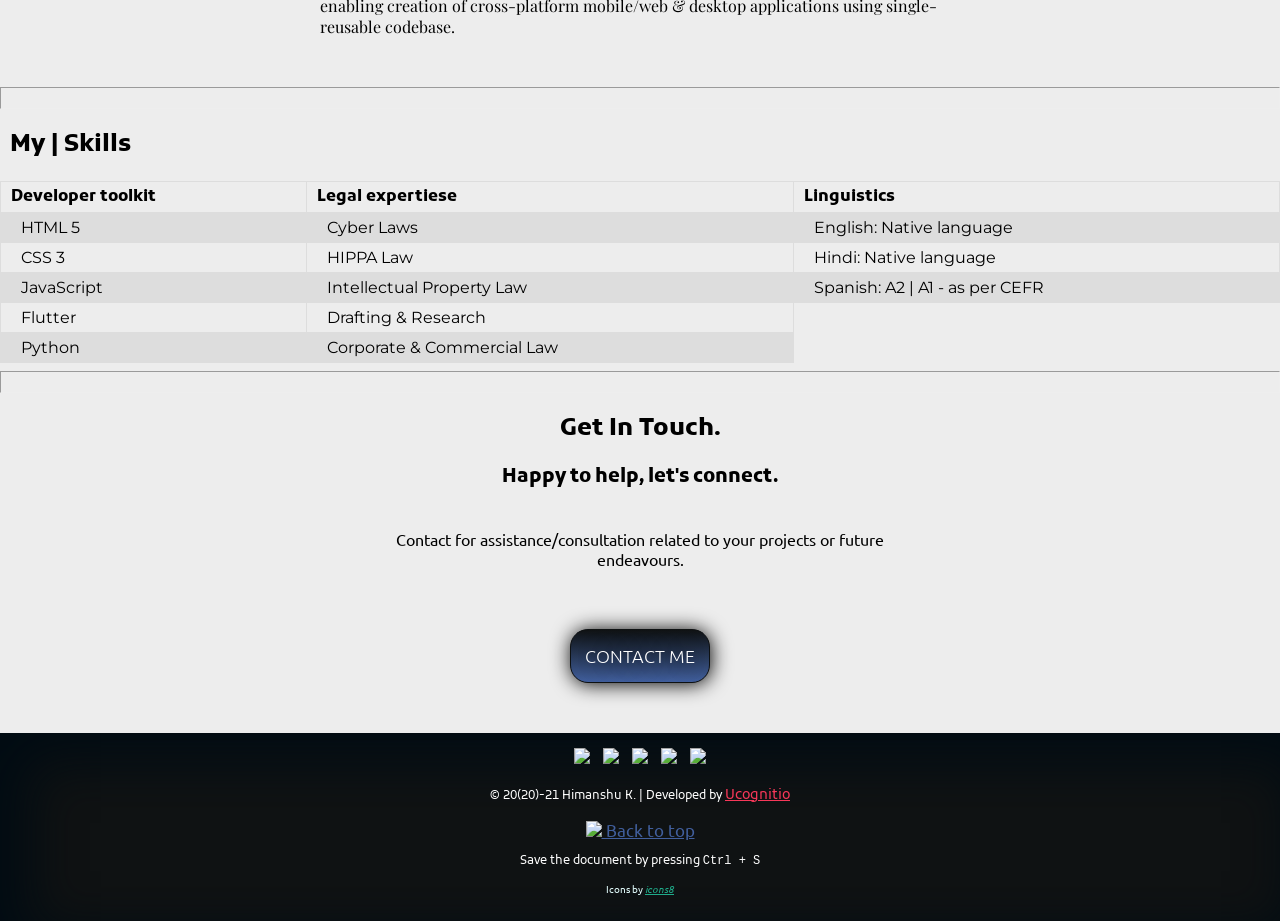
==== commit 8e954f35: "updated-index.html" ====
--- a/index.html
+++ b/index.html
@@ -242,7 +242,7 @@
           <a id="social-links" class="footer-link" href="#"><img style="max-width: 3rem;" src="https://img.icons8.com/color/48/000000/medium-logo.png" /></a>
           <a id="social-links" class="footer-link" href="#"><img style="max-width: 3rem;" src="https://img.icons8.com/color/2x/stackoverflow.png" /></a>
 
-          <p style="font-size: 14px; font-family: 'Kufam', cursive;"><sub>&copy; 2020 Himanshu K.</sub><sub> | </sub><sub>Developed by <a style="color: #f73859; font-size: 14px; font-family: 'Kufam', cursive;" id="dev-attribution"
+          <p style="font-size: 14px; font-family: 'Kufam', cursive;"><sub>&copy; 20(20)-21 Himanshu K.</sub><sub> | </sub><sub>Developed by <a style="color: #f73859; font-size: 14px; font-family: 'Kufam', cursive;" id="dev-attribution"
                 href="https://www.ucognitio.com">Ucognitio</a></sub>
           </p>
 
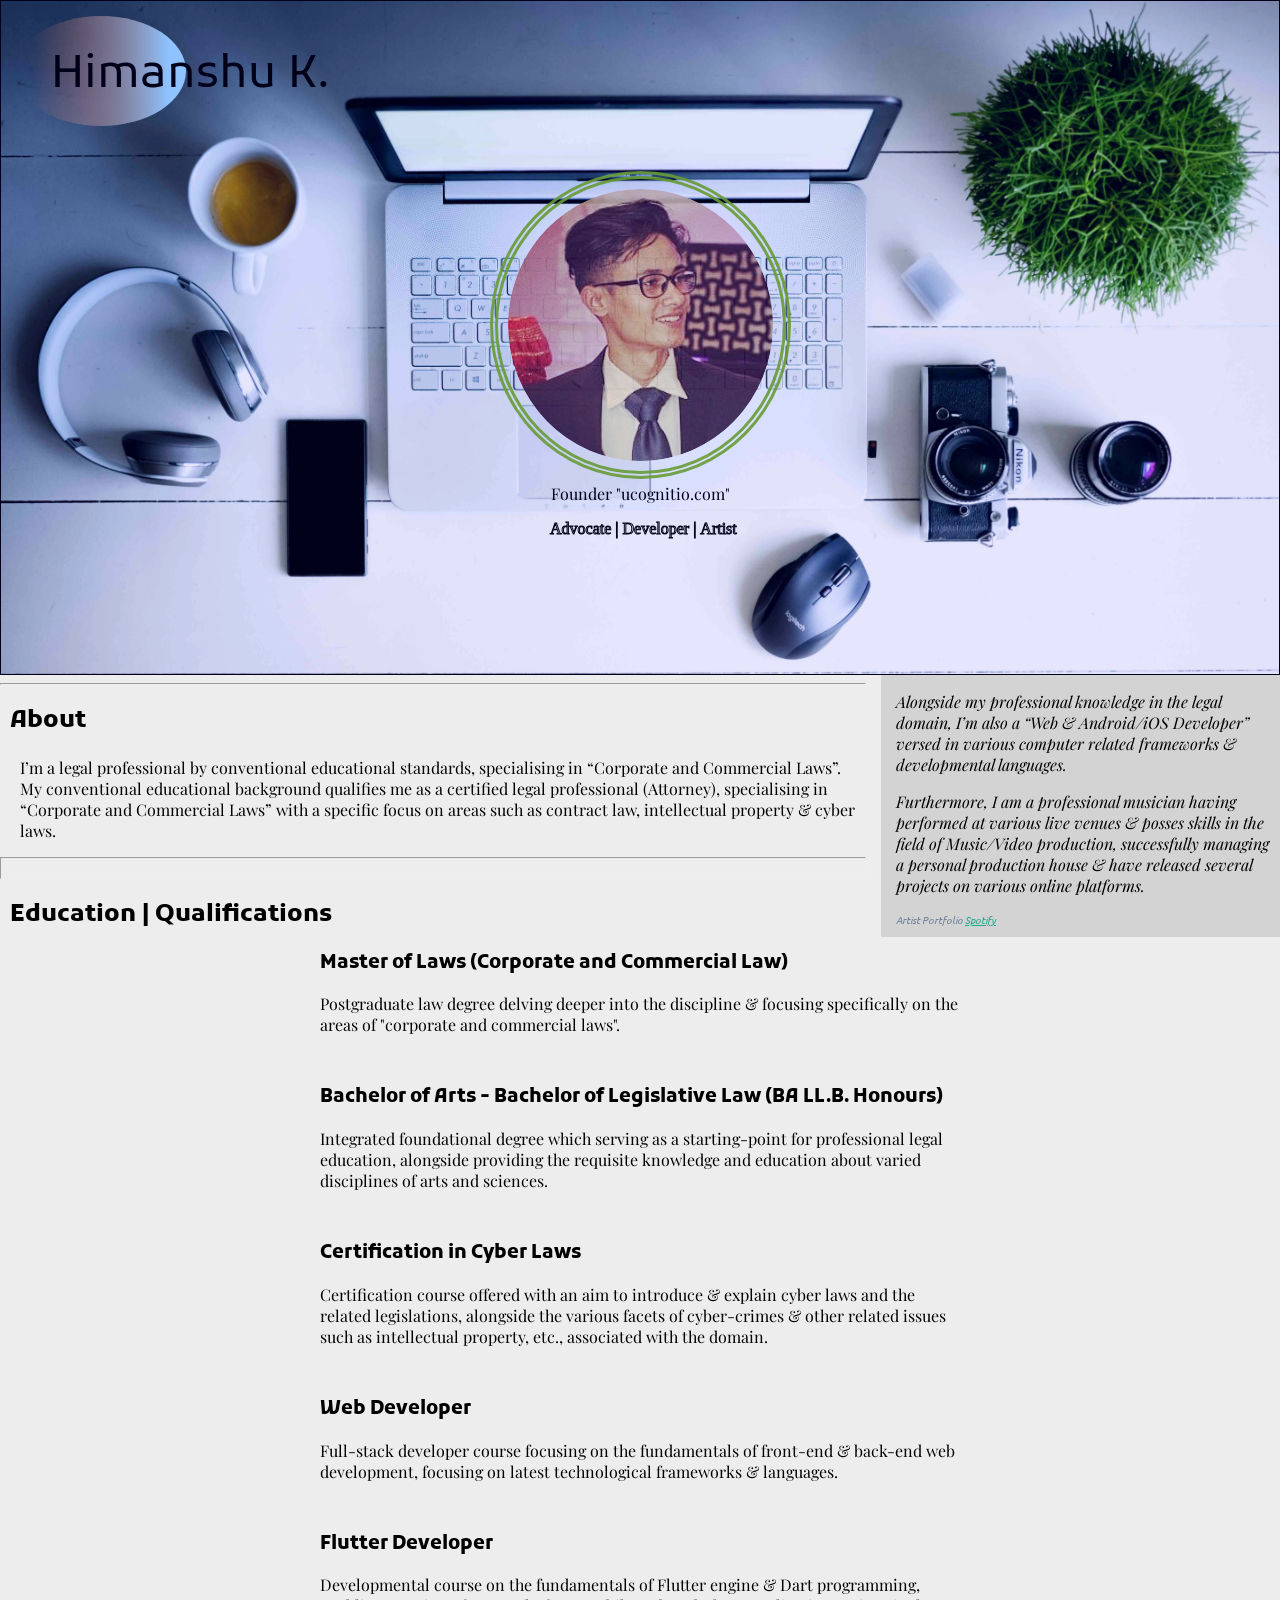
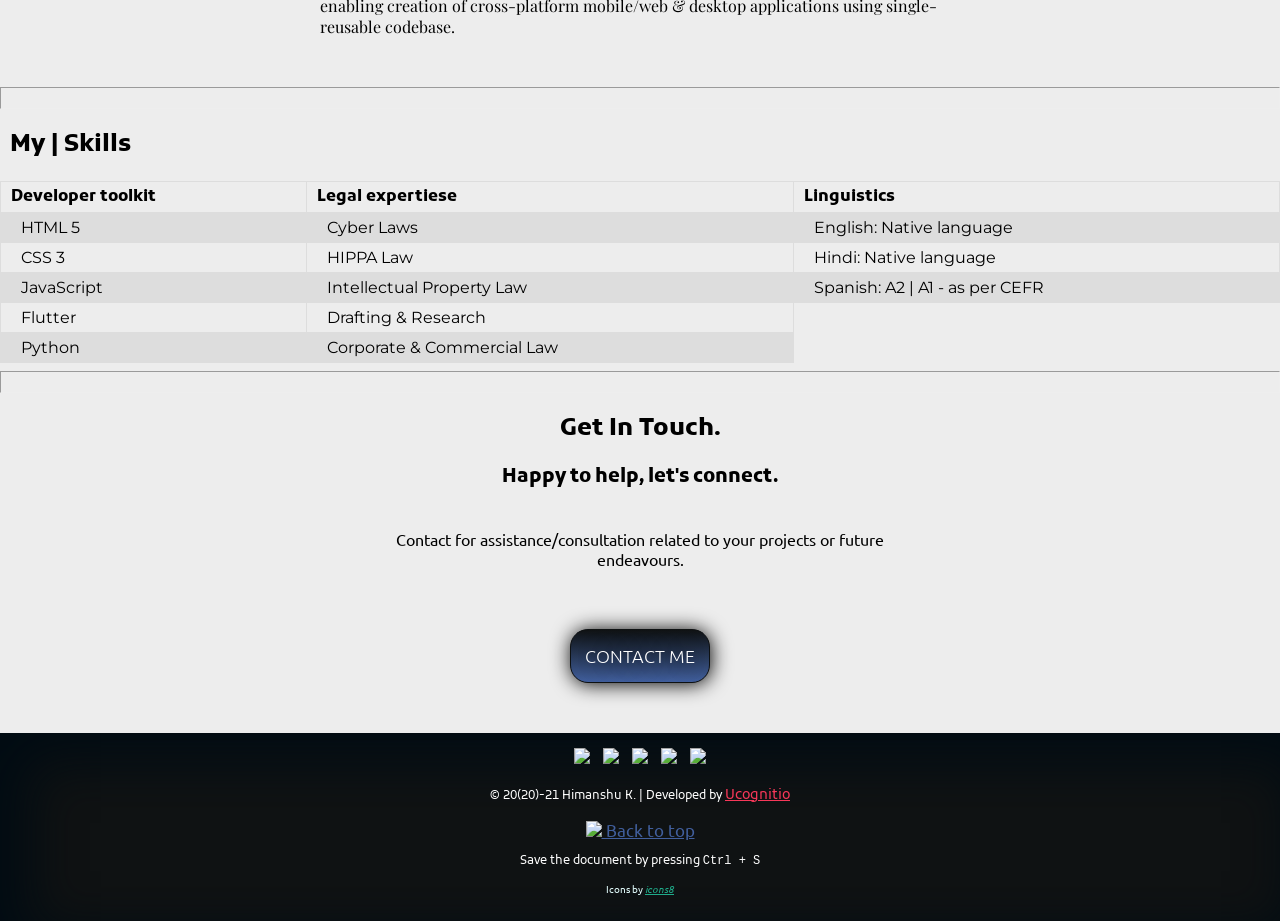
==== commit 8407a987: "Updated index.html" ====
--- a/index.html
+++ b/index.html
@@ -143,7 +143,7 @@
 
     <div class="skill-row">
 
-      <h3>Web Development Bootcamp</h3>
+      <h3>Web Developer</h3>
 
       <p>Full-stack developer course focusing on the fundamentals of front-end & back-end web development, focusing on latest technological frameworks & languages.</p>
       <i class="fas fa-laptop-code"></i>
@@ -151,7 +151,7 @@
 
     <div class="skill-row">
 
-      <h3>Flutter Development Bootcamp</h3>
+      <h3>Flutter Developer</h3>
 
       <p>Developmental course on the fundamentals of Flutter engine & Dart programming, enabling creation of cross-platform mobile/web & desktop applications using single-reusable codebase.</p>
       <i class="fas fa-laptop-code"></i>
